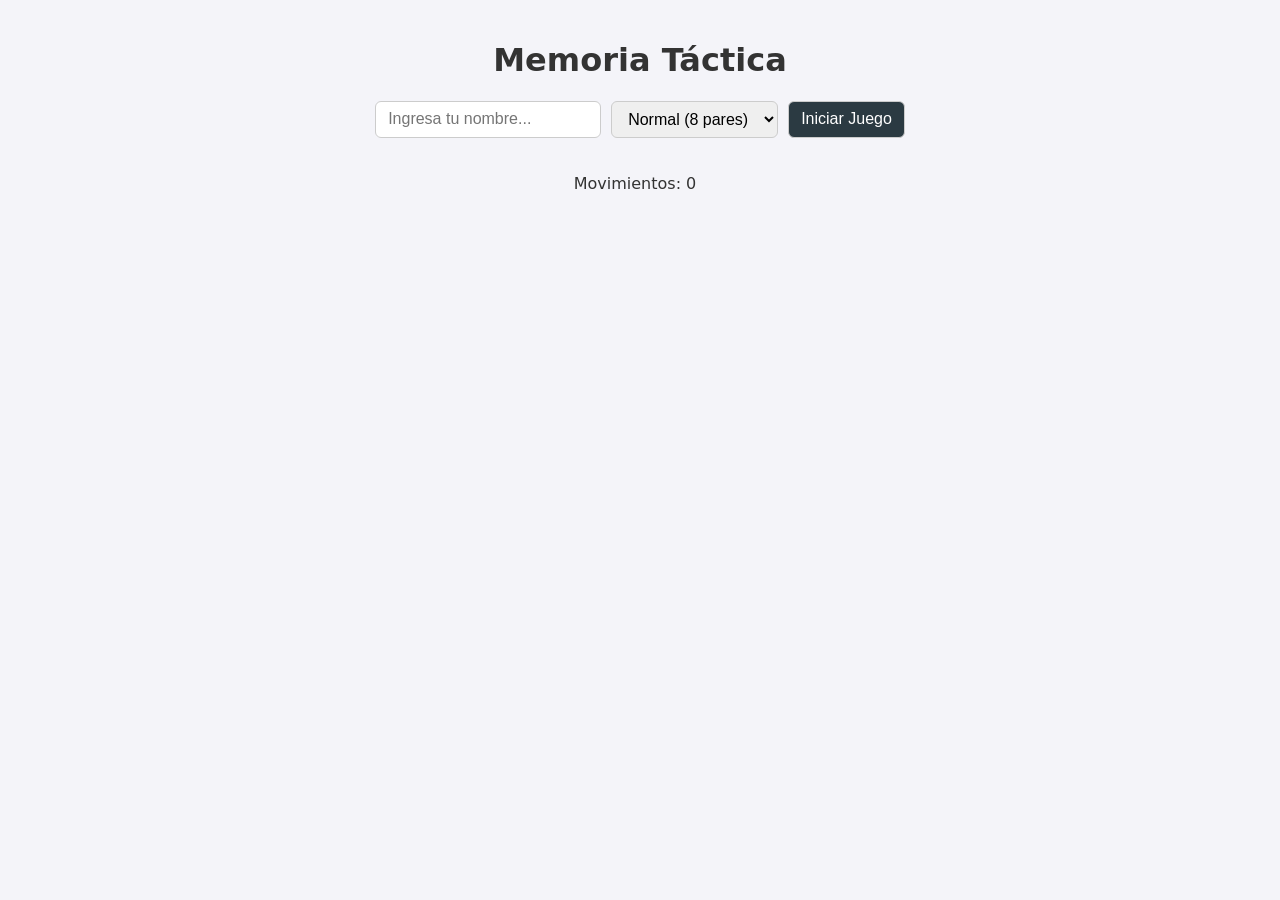
==== index.html @ 4376b98b "feat: estructura base HTML y estilos CSS" ====
<!DOCTYPE html>
<html lang="es">
<head>
    <meta charset="UTF-8">
    <meta name="viewport" content="width=device-width, initial-scale=1.0">
    <title>Juego de Memoria - Proyecto Final</title>
    <link rel="stylesheet" href="styles.css">
</head>
<body>
    <main class="contenedor">
        <h1>Memoria Táctica</h1>
        <div class="controles">
            <input type="text" id="nombre-jugador" placeholder="Ingresa tu nombre..." autocomplete="off">
            <select id="dificultad">
                <option value="4">Fácil (4 pares)</option>
                <option value="8" selected>Normal (8 pares)</option>
            </select>
            <button id="btn-iniciar">Iniciar Juego</button>
        </div>
        <div class="info-juego">
            <p id="contador-movimientos">Movimientos: 0</p>
            <p id="mensaje-victoria"></p>
        </div>
        <div id="tablero" class="tablero"></div>
    </main>
    <script src="app.js"></script>
</body>
</html>
---- styles.css ----
body { font-family: system-ui, sans-serif; background-color: #f4f4f9; color: #333; display: flex; justify-content: center; padding: 20px; margin: 0; }
.contenedor { max-width: 600px; width: 100%; text-align: center; }
.controles, .info-juego { margin-bottom: 20px; display: flex; gap: 10px; justify-content: center; flex-wrap: wrap; }
input, select, button { padding: 8px 12px; font-size: 1rem; border: 1px solid #ccc; border-radius: 6px; }
button { background-color: #2b3a42; color: white; cursor: pointer; }
.tablero { display: grid; grid-template-columns: repeat(4, 1fr); gap: 12px; margin-top: 20px; }
.carta { aspect-ratio: 1; background-color: #2b3a42; color: transparent; font-size: 2.5rem; display: flex; align-items: center; justify-content: center; border-radius: 8px; cursor: pointer; user-select: none; }
.carta.volteada { background-color: #fff; color: #222; border: 2px solid #2b3a42; }
.carta.encontrada { background-color: #cdebd7; color: #222; cursor: default; }
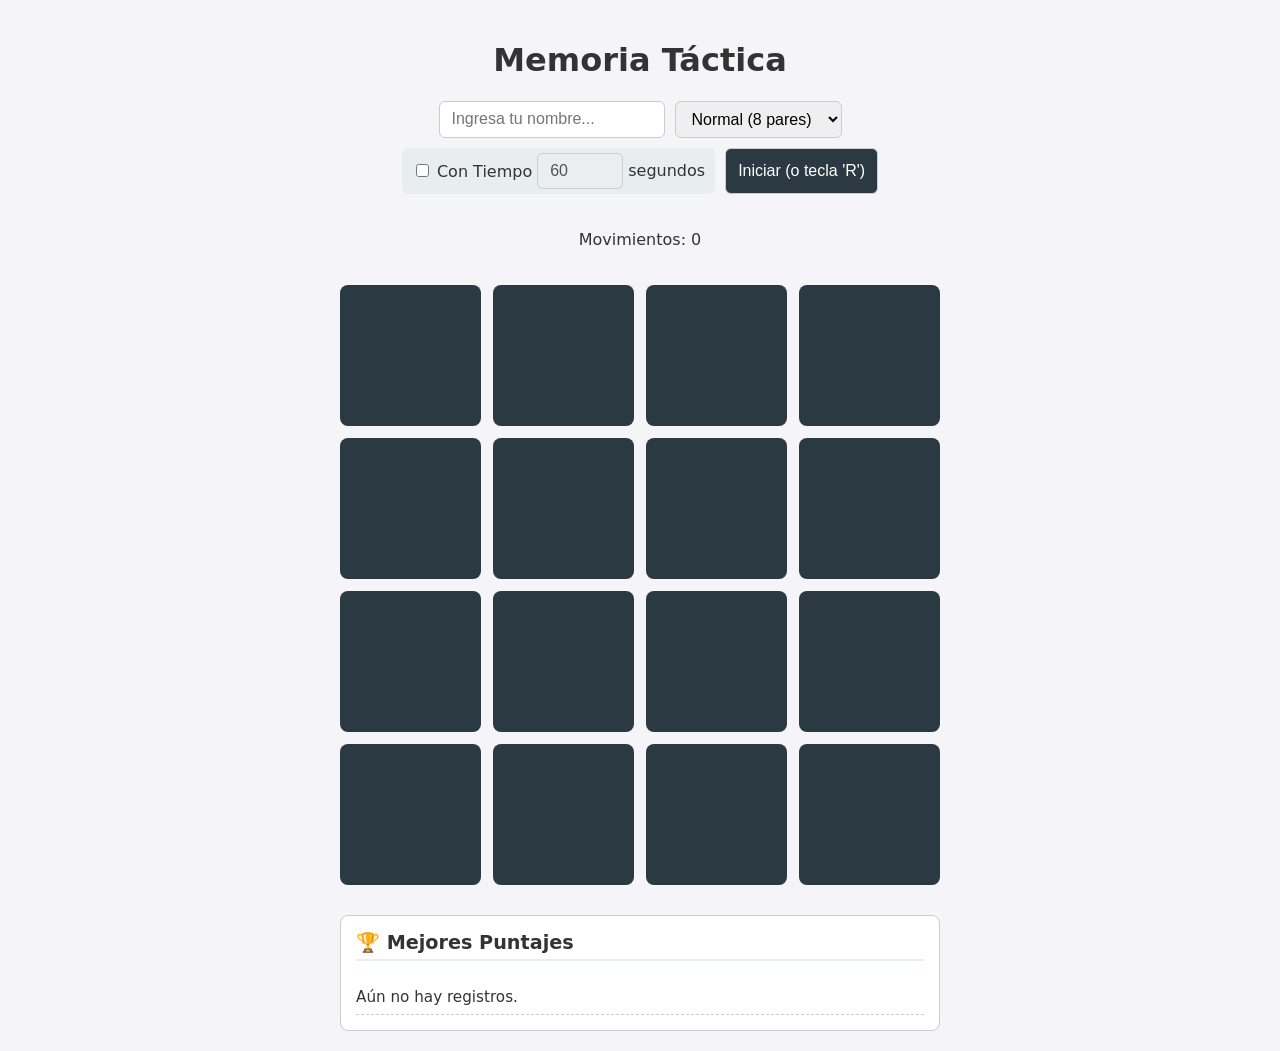
==== commit f35c438f: "feat: agregado bonus de temporizador dinamico y ranking en localStorage" ====
--- a/index.html
+++ b/index.html
@@ -15,14 +15,25 @@
                 <option value="4">Fácil (4 pares)</option>
                 <option value="8" selected>Normal (8 pares)</option>
             </select>
-            <button id="btn-iniciar">Iniciar Juego</button>
+            <div class="caja-timer">
+                <label><input type="checkbox" id="usar-timer"> Con Tiempo</label>
+                <input type="number" id="segundos-timer" value="60" min="10" max="300" disabled>
+                <span>segundos</span>
+            </div>
+            <button id="btn-iniciar">Iniciar (o tecla 'R')</button>
         </div>
         <div class="info-juego">
             <p id="contador-movimientos">Movimientos: 0</p>
-            <p id="mensaje-victoria"></p>
+            <p id="tiempo-restante" class="oculto">Tiempo: --</p>
         </div>
+        <p id="mensaje-victoria"></p>
         <div id="tablero" class="tablero"></div>
+        <div class="ranking-contenedor">
+            <h3>🏆 Mejores Puntajes</h3>
+            <ul id="lista-ranking"></ul>
+        </div>
     </main>
+    <audio id="sonido-victoria" src="victoria.mp3" preload="auto"></audio>
     <script src="app.js"></script>
 </body>
 </html>
--- a/styles.css
+++ b/styles.css
@@ -4,6 +4,14 @@
 input, select, button { padding: 8px 12px; font-size: 1rem; border: 1px solid #ccc; border-radius: 6px; }
 button { background-color: #2b3a42; color: white; cursor: pointer; }
 .tablero { display: grid; grid-template-columns: repeat(4, 1fr); gap: 12px; margin-top: 20px; }
-.carta { aspect-ratio: 1; background-color: #2b3a42; color: transparent; font-size: 2.5rem; display: flex; align-items: center; justify-content: center; border-radius: 8px; cursor: pointer; user-select: none; }
-.carta.volteada { background-color: #fff; color: #222; border: 2px solid #2b3a42; }
-.carta.encontrada { background-color: #cdebd7; color: #222; cursor: default; }+.carta { aspect-ratio: 1; background-color: #2b3a42; color: transparent; font-size: 2.5rem; display: flex; align-items: center; justify-content: center; border-radius: 8px; cursor: pointer; user-select: none; transition: transform 0.2s; }
+.carta.volteada { background-color: #fff; color: #222; border: 2px solid #2b3a42; transform: scale(1.05); }
+.carta.encontrada { background-color: #cdebd7; color: #222; border: 2px solid #82c99a; cursor: default; }
+.caja-timer { display: flex; align-items: center; gap: 5px; background: #e8eef0; padding: 5px 10px; border-radius: 6px; }
+#segundos-timer { width: 60px; }
+.oculto { display: none !important; }
+#tiempo-restante { font-weight: bold; color: #d9534f; }
+.ranking-contenedor { margin-top: 30px; background: #fff; padding: 15px; border-radius: 8px; border: 1px solid #ccc; text-align: left; }
+.ranking-contenedor h3 { margin-top: 0; font-size: 1.2rem; border-bottom: 2px solid #e8eef0; padding-bottom: 5px; }
+#lista-ranking { list-style: none; padding: 0; margin: 0; }
+#lista-ranking li { padding: 8px 0; border-bottom: 1px dashed #ccc; font-size: 0.95rem; }
